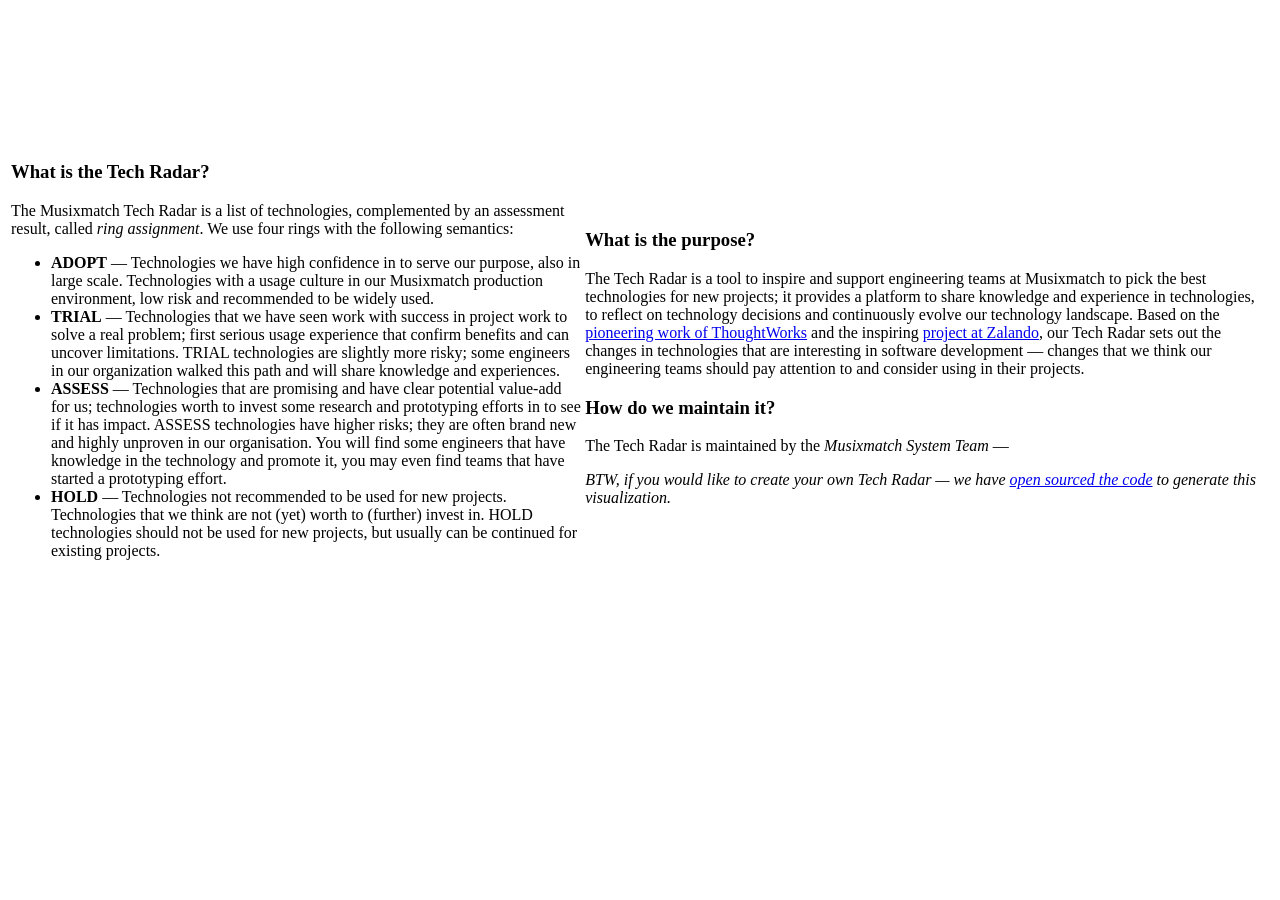
==== docs/index.html @ d25e9009 "first review" ====
<html>

<head>
<meta http-equiv="Content-type" content="text/html; charset=utf-8">
<title>Musixmatch Tech Radar</title>
<link rel="shortcut icon" href="https://www.Musixmatch.com/favicon.ico">

<script src="https://d3js.org/d3.v4.min.js"></script>
<script src="radar.js"></script>

<link rel="stylesheet" href="radar.css">
</head>

<body>

<svg id="radar"></svg>

<script>
radar_visualization({
  svg_id: "radar",
  width: 1450,
  height: 1000,
  colors: {
    background: "#fff",
    grid: "#bbb",
    inactive: "#ddd"
  },
  title: "Musixmatch Tech Radar — 2021.03",
  quadrants: [
    { name: "Languages" },
    { name: "Infrastructure" },
    { name: "Frameworks" },
    { name: "Data Management" }
  ],
  rings: [
    { name: "ADOPT", color: "#93c47d" },
    { name: "TRIAL", color: "#93d2c2" },
    { name: "ASSESS", color: "#fbdb84" },
    { name: "HOLD", color: "#efafa9" }
  ],
  print_layout: true,
  // zoomed_quadrant: 0,
  //ENTRIES
  entries: [
      {
        quadrant: 3,
        ring: 3,
        label: "AWS EMR",
        active: false,
        moved: 0
      },
      {
        quadrant: 3,
        ring: 0,
        label: "AWS Redshift",
        active: false,
        moved: 0
      },
      {
        quadrant: 3,
        ring: 1,
        label: "AWS Data Pipeline",
        active: false,
        moved: 0
      },
      {
        quadrant: 3,
        ring: 0,
        label: "AWS S3",
        active: false,
        moved: 0
      },
      {
        quadrant: 3,
        ring: 0,
        label: "Elasticsearch",
        active: false,
        moved: 0
      },
      {
        quadrant: 3,
        ring: 0,
        label: "Redis",
        active: false,
        moved: 0
      },
      {
        quadrant: 3,
        ring: 1,
        label: "AWS DynamoDB",
        active: false,
        moved: 0
      },
      {
        quadrant: 3,
        ring: 0,
        label: "CouchBase",
        active: false,
        moved: 0
      },
      {
        quadrant: 3,
        ring: 0,
        label: "AWS Elasticache",
        active: false,
        moved: 0
      },
      {
        quadrant: 3,
        ring: 3,
        label: "MongoDB",
        active: false,
        moved: 0
      },
      {
        quadrant: 3,
        ring: 0,
        label: "AWS RDS",
        active: false,
        moved: 0
      },
      {
        quadrant: 2,
        ring: 0,
        label: "Node.js",
        active: false,
        moved: 0
      },
      {
        quadrant: 2,
        ring: 1,
        label: "OpenNLP",
        active: false,
        moved: 0
      },
      {
        quadrant: 2,
        ring: 1,
        label: "TensorFlow",
        active: false,
        moved: 0
      },
      {
        quadrant: 1,
        ring: 0,
        label: "Azure DevOps",
        active: false,
        moved: 0
      },
      {
        quadrant: 1,
        ring: 0,
        label: "Docker",
        active: false,
        moved: 0
      },
      {
        quadrant: 1,
        ring: 0,
        label: "Kubernetes",
        active: false,
        moved: 0
      },
      {
        quadrant: 1,
        ring: 0,
        label: "Nginx",
        active: false,
        moved: 0
      },
      {
        quadrant: 1,
        ring: 0,
        label: "Helm",
        active: false,
        moved: 0
      },
      {
        quadrant: 1,
        ring: 2,
        label: "Cloud-init",
        active: false,
        moved: 0
      },
      {
        quadrant: 1,
        ring: 1,
        label: "AWS Lambda",
        active: false,
        moved: 0
      },
      {
        quadrant: 0,
        ring: 0,
        label: "PHP",
        active: false,
        moved: 0
      },
      {
        quadrant: 0,
        ring: 0,
        label: "JavaScript",
        active: false,
        moved: 0
      },
      {
        quadrant: 0,
        ring: 0,
        label: "Java",
        active: false,
        moved: 0
      },
      {
        quadrant: 0,
        ring: 0,
        label: "Python",
        active: false,
        moved: 0
      },
      {
        quadrant: 0,
        ring: 3,
        label: "Perl",
        active: false,
        moved: 0
      },
      {
        quadrant: 0,
        ring: 1,
        label: "GraphQL",
        active: false,
        moved: 0
      },
      {
        quadrant: 0,
        ring: 1,
        label: "TypeScript",
        active: false,
        moved: 0
      },
      {
        quadrant: 3,
        ring: 0,
        label: "AWS SNS",
        active: false,
        moved: 0
      },
      {
        quadrant: 3,
        ring: 0,
        label: "AWS SQS",
        active: false,
        moved: 0
      },
      {
        quadrant: 3,
        ring: 2,
        label: "AWS AmazonMQ",
        active: false,
        moved: 0
      },
  ]
  //ENTRIES
});
</script>

<table>
<tr>
<td>

<h3>What is the Tech Radar?</h3>

<p>
The Musixmatch Tech Radar is a list of technologies, complemented by an assessment result, called <em>ring assignment</em>. We use four rings with the following semantics:
</p>

<ul>
<li><strong>ADOPT</strong> &mdash; Technologies we have high confidence in to serve our purpose, also in large scale. Technologies with a usage culture in our Musixmatch production environment, low risk and recommended to be widely used.</li>
<li><strong>TRIAL</strong> &mdash; Technologies that we have seen work with success in project work to solve a real problem; first serious usage experience that confirm benefits and can uncover limitations. TRIAL technologies are slightly more risky; some engineers in our organization walked this path and will share knowledge and experiences.</li>
<li><strong>ASSESS</strong> &mdash; Technologies that are promising and have clear potential value-add for us; technologies worth to invest some research and prototyping efforts in to see if it has impact. ASSESS technologies have higher risks; they are often brand new and highly unproven in our organisation. You will find some engineers that have knowledge in the technology and promote it, you may even find teams that have started a prototyping effort.</li>
<li><strong>HOLD</strong> &mdash; Technologies not recommended to be used for new projects. Technologies that we think are not (yet) worth to (further) invest in. HOLD technologies should not be used for new projects, but usually can be continued for existing projects.</li>
</ul>

</td><td>

<h3>What is the purpose?</h3>

<p>
The Tech Radar is a tool to inspire and support engineering teams at Musixmatch to pick the best technologies for new projects; it provides a platform to share knowledge and experience in technologies, to reflect on technology decisions and continuously evolve our technology landscape. Based on the <a href="https://www.thoughtworks.com/radar">pioneering work of ThoughtWorks</a> and the inspiring <a href="https://github.com/Zalando/tech-radar#motivation">project at Zalando</a>, our Tech Radar sets out the changes in technologies that are interesting in software development &mdash; changes that we think our engineering teams should pay attention to and consider using in their projects.
</p>

<h3>How do we maintain it?</h3>

<p>
The Tech Radar is maintained by the <em>Musixmatch System Team</em> &mdash; 
</p>

<p>
<em>BTW, if you would like to create your own Tech Radar &mdash; we have <a href="https://github.com/Musixmatchdev/tech-radar">open sourced the code</a> to generate this visualization.</em>
</p>

</td></tr>
</table>
</body>
</html>
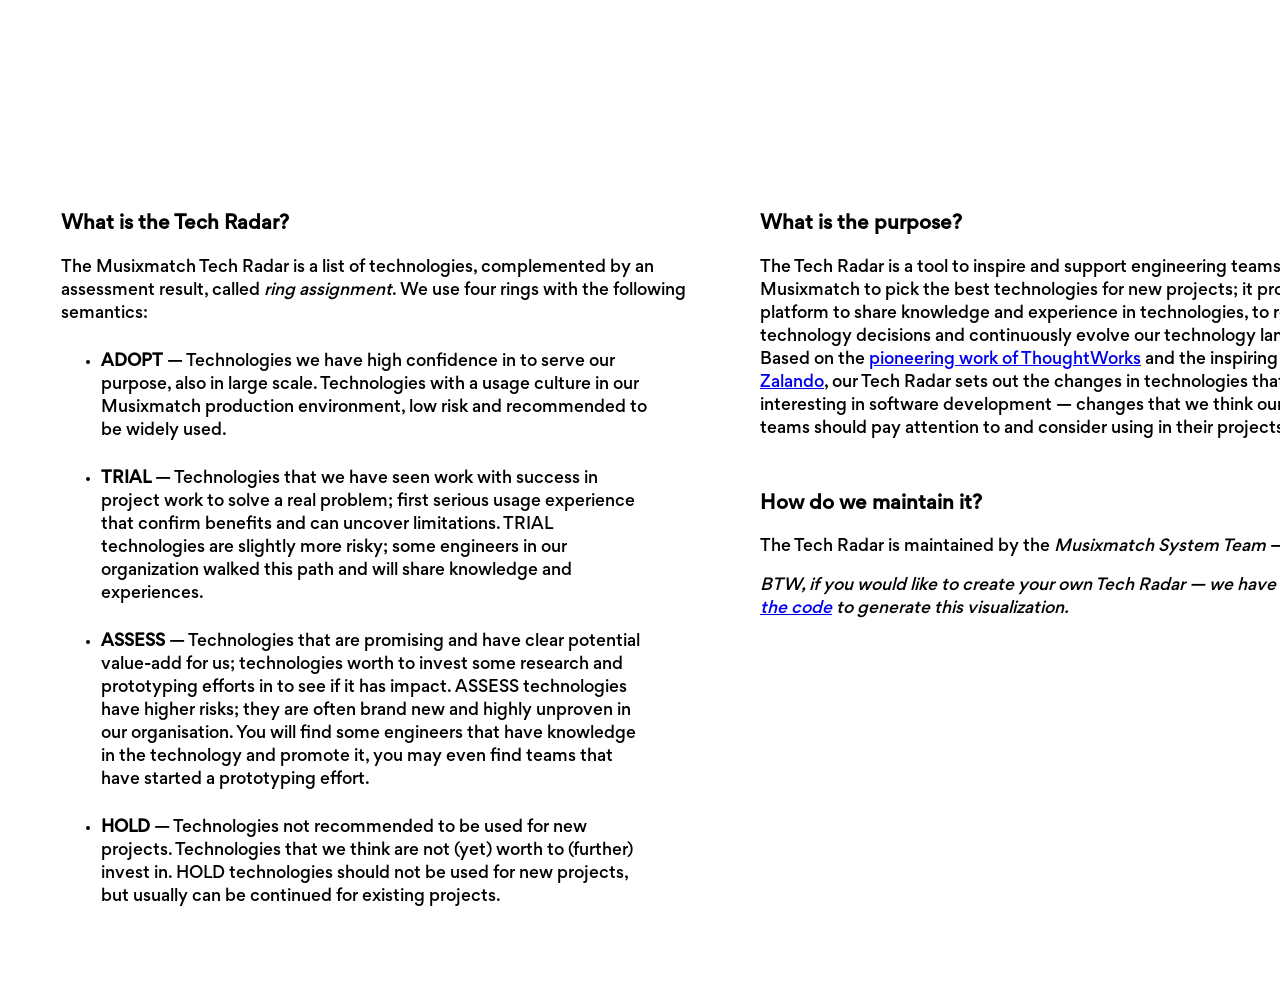
==== commit 0fe0a3b2: "Stack and graphic update" ====
--- a/docs/index.html
+++ b/docs/index.html
@@ -25,7 +25,7 @@
     grid: "#bbb",
     inactive: "#ddd"
   },
-  title: "Musixmatch Tech Radar — 2021.03",
+  title: "Musixmatch Tech Radar — 2021.05",
   quadrants: [
     { name: "Languages" },
     { name: "Infrastructure" },
@@ -128,6 +128,34 @@
       },
       {
         quadrant: 2,
+        ring: 0,
+        label: "React",
+        active: false,
+        moved: 0
+      },
+      {
+        quadrant: 2,
+        ring: 1,
+        label: "Apollo (GraphQL)",
+        active: false,
+        moved: 0
+      },
+      {
+        quadrant: 2,
+        ring: 1,
+        label: "AWS AppSync",
+        active: false,
+        moved: 0
+      },
+      {
+        quadrant: 2,
+        ring: 1,
+        label: "Next.js",
+        active: false,
+        moved: 0
+      },
+      {
+        quadrant: 2,
         ring: 1,
         label: "OpenNLP",
         active: false,
@@ -136,7 +164,21 @@
       {
         quadrant: 2,
         ring: 1,
+        label: "React Native",
+        active: false,
+        moved: 0
+      },
+      {
+        quadrant: 2,
+        ring: 1,
         label: "TensorFlow",
+        active: false,
+        moved: 0
+      },
+      {
+        quadrant: 2,
+        ring: 1,
+        label: "Kubeflow",
         active: false,
         moved: 0
       },
@@ -233,7 +275,7 @@
       },
       {
         quadrant: 0,
-        ring: 1,
+        ring: 0,
         label: "TypeScript",
         active: false,
         moved: 0
@@ -259,6 +301,13 @@
         active: false,
         moved: 0
       },
+      {
+        quadrant: 1,
+        ring: 1,
+        label: "Scylla DB",
+        active: false,
+        moved: 0
+      }
   ]
   //ENTRIES
 });
--- a/docs/radar.css
+++ b/docs/radar.css
@@ -0,0 +1,46 @@
+
+@font-face {
+  font-family: 'Gordita Regular';
+  font-style: normal;
+  font-weight: normal;
+  src: local('Gordita Regular'), url('gordita/Gordita Regular.woff') format('woff');
+}
+
+@font-face {
+  font-family: 'Gordita Bold';
+  font-style: normal;
+  font-weight: normal;
+  src: local('Gordita Bold'), url('gordita/Gordita Bold.woff') format('woff');
+}
+    
+
+@font-face {
+  font-family: 'Gordita Medium';
+  font-style: normal;
+  font-weight: normal;
+  src: local('Gordita Medium'), url('gordita/Gordita Medium.woff') format('woff');
+}
+  
+
+      
+  
+
+body {
+  font-family: 'Gordita Medium','Source Sans Pro', arial, helvetica, sans-serif;
+  padding-bottom: 50px;
+}
+h3 {
+  margin-top: 50px;
+}
+li {
+  margin: 25px 50px 0 0;
+}
+table {
+  width: 1400px;
+  margin: 0 50px 0 50px;
+}
+td {
+  width: 50%;
+  vertical-align: top;
+  padding-right: 60px;
+}
